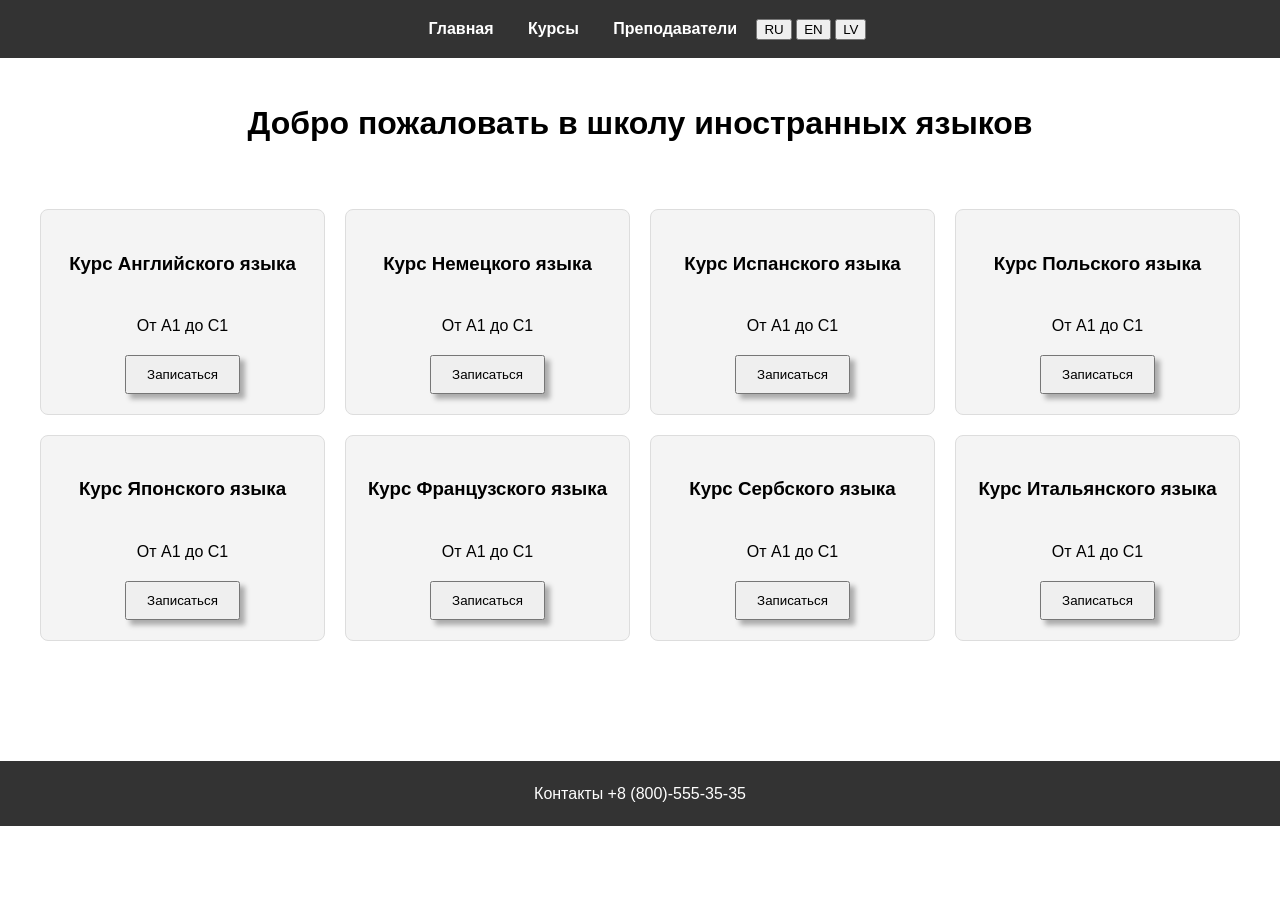
==== index.html @ d9ff4a25 "new js files" ====
<!DOCTYPE html>
<html lang="ru">
<head>
    <meta charset="UTF-8">
    <title>Главная</title>
    <link rel="stylesheet" href="styles/style.css">
</head>
<body>
    <!-- подключение js с языками главной страницы -Бодя -->
    <script src="lang.js"></script>
    <header>   
            <a href="index.html" data-lang-key="main">Главная</a>
            <a href="courses.html" data-lang-key="courses">Курсы</a>
            <a href="teachers.html" data-lang-key="teach">Преподаватели</a>
            <button onclick="changeLanguage('ru')">RU</button>
            <button onclick="changeLanguage('en')">EN</button>
            <button onclick="changeLanguage('lv')">LV</button>
    </header>
    <!-- далее идёт добавление атрибута data-lang-key к каждому блоку и строке -Бодя -->
    <div>
        <h1 data-lang-key="title">Добро пожаловать в школу иностранных языков</h1>
    </div>
    <main>
        <div class="main-courses">  
            <div class="course">
                <h3 data-lang-key="eng">Курс Английского языка</h3>
                <p data-lang-key="level">От A1 до С1</p>
                <button class="course-button" data-lang-key="course_but">Записаться</button>
            </div>
            <div class="course">
                <h3 data-lang-key="ger">Курс Немецкого языка</h3>
                <p data-lang-key="level">От A1 до С1</p>
                <button class="course-button" data-lang-key="course_but">Записаться</button>
            </div>
            <div class="course">
                <h3 data-lang-key="spa">Курс Испанского языка</h3>
                <p data-lang-key="level">От A1 до С1</p>
                <button class="course-button" data-lang-key="course_but">Записаться</button>
            </div>
            <div class="course">
                <h3 data-lang-key="pol">Курс Польского языка</h3>
                <p data-lang-key="level">От A1 до С1</p>
                <button class="course-button" data-lang-key="course_but">Записаться</button>
            </div>
        </div>
        <div class="main-courses">
            <div class="course">
                <h3 data-lang-key="jap">Курс Японского языка</h3>
                <p data-lang-key="level">От A1 до С1</p>
                <button class="course-button" data-lang-key="course_but">Записаться</button>
            </div>
            <div class="course">
                <h3 data-lang-key="fra">Курс Французского языка</h3>
                <p data-lang-key="level">От A1 до С1</p>
                <button class="course-button" data-lang-key="course_but">Записаться</button>
            </div>
            <div class="course">
                <h3 data-lang-key="ser">Курс Сербского языка</h3>
                <p data-lang-key="level">От A1 до С1</p>
                <button class="course-button" data-lang-key="course_but">Записаться</button>
            </div>
            <div class="course">
                <h3 data-lang-key="ita">Курс Итальянского языка</h3>
                <p data-lang-key="level">От A1 до С1</p>
                <button class="course-button" data-lang-key="course_but">Записаться</button>
            </div>
        </div>
    </main>
    
    <footer data-lang-key="contact">
        Контакты +8 (800)-555-35-35
    </footer>
</body>
</html>
---- styles/style.css ----
/* Базовые настройки */
body {
  font-family: "Segoe UI", Tahoma, Geneva, Verdana, sans-serif;
  margin: 0;
  line-height: 1.6;
}

/* Шапка */
header {
  background-color: #333;
  padding: 1rem;
  text-align: center;
}

header a {
  color: white;
  text-decoration: none;
  margin: 0 15px;
  font-weight: bold;
}

header a:hover {
  color: #ffcc00; /* Цвет при наведении */
}

/* Заголовок */
h1 {
  text-align: center;
  margin: 40px 0;
}

/* Сетка курсов */
main {
  max-width: 1200px;
  margin: 0 auto;
  padding: 20px;
}

.main-courses {
  display: grid;
  /* repeat(auto-fit...) — это круто, но добавим управление высотой строк */
  grid-template-columns: repeat(auto-fit, minmax(250px, 1fr)); 
  grid-auto-rows: 1fr; /* Это заставит все карточки в ряду быть одной высоты */
  gap: 20px;
  margin-bottom: 20px;
}

.course {
  background: #f4f4f4;
  border: 1px solid #ddd;
  border-radius: 8px;
  padding: 20px;
  text-align: center;
  transition: transform 0.2s;
  display: flex;
  flex-direction: column;
}

.course:hover {
  transform: translateY(-5px);
  box-shadow: 0 5px 15px rgba(0, 0, 0, 0.1);
}

/* класс кнопок смены языка(не используется) -Бодя*/

/* .langs {
  text-align: right;
} */

/* Футер */
footer {
  background: #333;
  color: white;
  text-align: center;
  padding: 20px;
  margin-top: 80px;
}

/* Контейнер для всех учителей */
.course-teachers {
  display: flex;
  flex-wrap: wrap; /* Чтобы карточки переносились на новую строку */
  justify-content: center;
  gap: 30px;
  padding: 20px;
}

/* Сама карточка */
.teacher {
  background: #fff;
  border: 1px solid #eee;
  border-radius: 12px;
  width: 280px;
  overflow: hidden; /* Чтобы скруглить углы у картинки внутри */
  box-shadow: 0 4px 6px rgba(0, 0, 0, 0.05);
  text-align: center;
  transition: 0.3s;
}

.teacher:hover {
  box-shadow: 0 10px 20px rgba(0, 0, 0, 0.1);
}

/* использовался такой атрибут для фотографии преподавателей -Бодя */
.teacher-photo img {
  width: 170px;
  height: 170px;
  margin-top: 20px;
  border-radius: 50%;
  object-fit: cover;
}

.teacher-info {
  padding: 15px;
}

.specialty {
  color: #007bff;
  font-weight: bold;
  margin: 5px 0;
}
/* описание преподавателя -Бодя */
.bio {
  margin-bottom: 10px;
  font-size: 11pt;
}

/* доп. информация(стаж) -Бодя */
.add-bio{
  color: #7c7c7c;
  font-size: 10pt;
  font-style: italic;
  margin-bottom: 20px;
}
.btn-contact {
  background-color: #333;
  color: white;
  border: none;
  padding: 10px 20px;
  border-radius: 5px;
  cursor: pointer;
  margin-top: 10px;
  background-color: #ffffff;
}

.btn-contact:hover {
  background-color: #555;
}

.course-button {
  margin-top: auto;
  align-self: center; 
  display: inline-block; 
  padding: 10px 20px;
  box-shadow: 5px 5px 5px rgba(0, 0, 0, 0.3);
}

.r-img-flag img{
  width: 250px;
  height: 250px;
  border-radius: 200px;
  object-fit: cover;
}

.l-img-flag img{
  width: 250px;
  height: 250px;
  border-radius: 200px;
  object-fit: cover;
}


.eng-para{
  font: italic normal bold 32px/1 "Roboto", sans-serif;
  text-align: right;
  padding-right: 40px;
  margin: 0;
}

.r-img-flag {
  display:flex;
  padding-left: 30px;
}

.l-img-flag {
  display: flex;
  justify-content: flex-end;
  padding-right: 30px;
}

.r-img-flag h5{
  padding: 0px 50px 0px 100px;
  text-align: right;
  
}

.l-img-flag h5{
  padding: 0px 100px 0px 50px;
  text-align: left;
}

.span-para{  
  font: italic normal bold 32px/1 "Roboto", sans-serif;
  text-align: left;
  padding-left: 40px;
  margin: 0;
}

.course-lang{
  padding: bottom 15px;
  padding-top: 15px;
  border-bottom: 1px solid #cdcdcd;
  transform: scale(1);
  transition: 0.5s;
}
.course-lang:hover{
  border-bottom: 1px solid white;
  transform: scale(0.97);
}
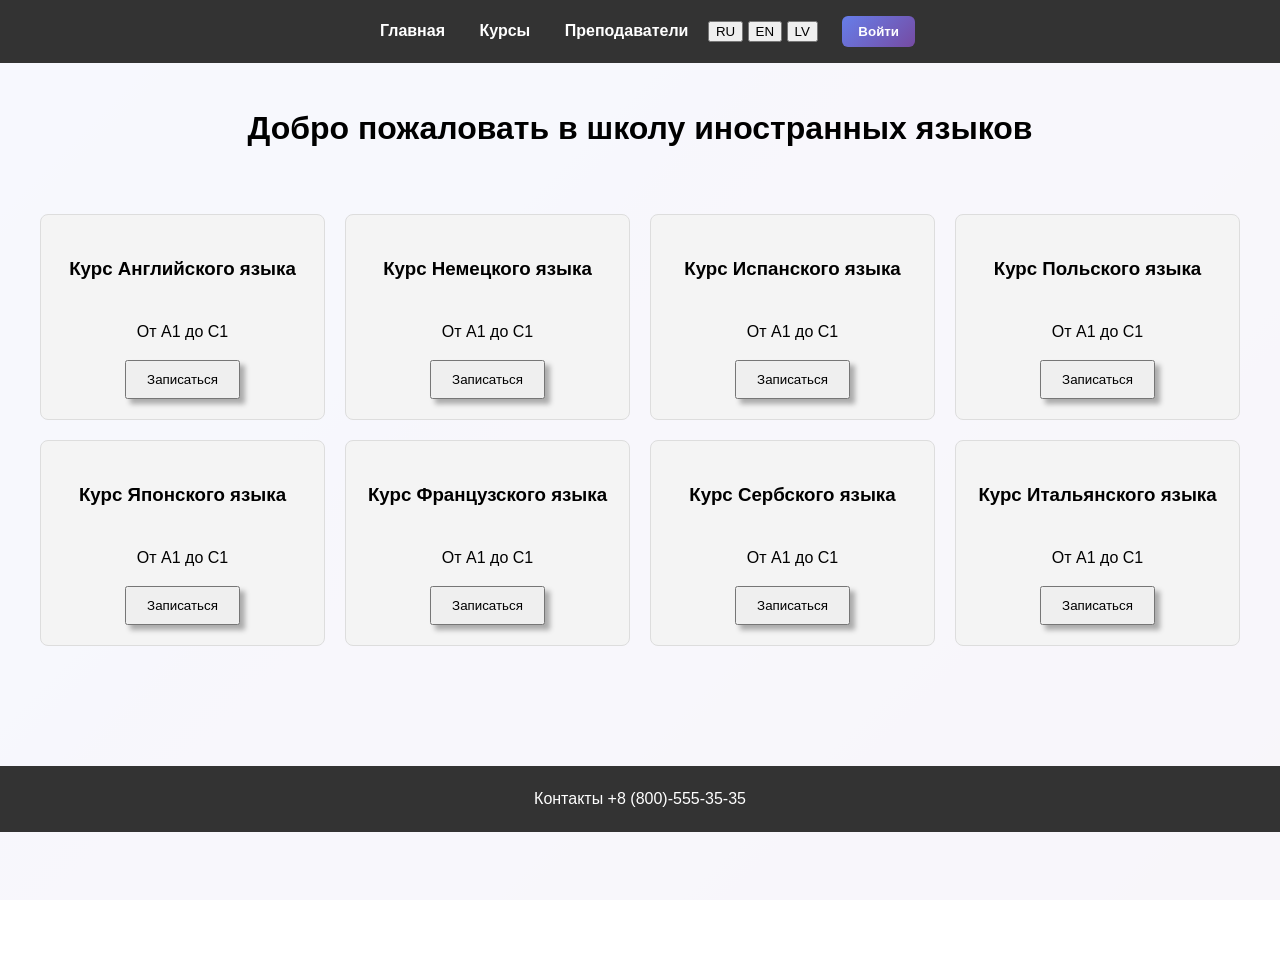
==== commit 4a209533: "Merge pull request #1 from Sel1vanov/регистрация-на-json-66036 Update" ====
--- a/index.html
+++ b/index.html
@@ -6,6 +6,7 @@
     <link rel="stylesheet" href="styles/style.css">
 </head>
 <body>
+    <div class="page-content">
     <!-- подключение js с языками главной страницы -Бодя -->
     <script src="lang.js"></script>
     <header>   
@@ -70,5 +71,52 @@
     <footer data-lang-key="contact">
         Контакты +8 (800)-555-35-35
     </footer>
+    </div>
+    
+    <!-- Модальное окно авторизации/регистрации -->
+    <div id="authModal" class="modal-overlay" onclick="handleModalClick(event)">
+        <div class="modal-window">
+            <button class="modal-close" onclick="closeAuthModal()">&times;</button>
+            <h2 id="modalTitle">Вход</h2>
+            
+            <!-- Форма входа -->
+            <form id="loginForm" class="auth-form" onsubmit="handleLogin(event)">
+                <input type="email" id="loginEmail" placeholder="Email" required>
+                <input type="password" id="loginPassword" placeholder="Пароль" required>
+                <button type="submit">Войти</button>
+                <div id="errorMessage" class="error-message"></div>
+                <div id="successMessage" class="success-message"></div>
+            </form>
+            
+            <!-- Форма регистрации -->
+            <form id="registerForm" class="auth-form" style="display: none;" onsubmit="handleRegister(event)">
+                <input type="text" id="registerName" placeholder="Ваше имя" required>
+                <input type="email" id="registerEmail" placeholder="Email" required>
+                <input type="password" id="registerPassword" placeholder="Пароль (мин. 6 символов)" required>
+                <input type="password" id="registerConfirmPassword" placeholder="Подтвердите пароль" required>
+                <button type="submit">Зарегистрироваться</button>
+                <div id="errorMessage" class="error-message"></div>
+                <div id="successMessage" class="success-message"></div>
+            </form>
+            
+            <!-- Информация о пользователе -->
+            <div id="userInfo" class="user-info">
+                <p><strong>Вы вошли как:</strong></p>
+                <p id="userName"></p>
+                <p id="userEmail" style="color: #666; font-size: 14px;"></p>
+                <button class="logout-btn" onclick="handleLogout()">Выйти</button>
+            </div>
+            
+            <!-- Переключатель между входом и регистрацией -->
+            <div class="auth-toggle" id="authToggle">
+                <span id="toggleText">Нет аккаунта?</span>
+                <a id="toggleLink" onclick="showRegister()">Зарегистрироваться</a>
+            </div>
+        </div>
+    </div>
+    
+    <!-- Подключение скриптов авторизации -->
+    <script src="auth.js"></script>
+    <script src="modal.js"></script>
 </body>
 </html>
--- a/styles/style.css
+++ b/styles/style.css
@@ -3,6 +3,16 @@
   font-family: "Segoe UI", Tahoma, Geneva, Verdana, sans-serif;
   margin: 0;
   line-height: 1.6;
+  min-height: 100vh;
+  background: linear-gradient(135deg, #667eea 0%, #764ba2 100%);
+  background-attachment: fixed;
+}
+
+/* Контейнер для контента поверх градиента */
+.page-content {
+  background: rgba(255, 255, 255, 0.95);
+  min-height: 100vh;
+  padding-bottom: 80px;
 }
 
 /* Шапка */
@@ -213,6 +223,155 @@
   transform: scale(1);
   transition: 0.5s;
 }
+/* модальное окно */
+.modal-overlay {
+  display: none;
+  position: fixed;
+  top: 0;
+  left: 0;
+  width: 100%;
+  height: 100%;
+  background: rgba(0, 0, 0, 0.6);
+  z-index: 1000;
+  justify-content: center;
+  align-items: center;
+}
+
+.modal-overlay.active {
+  display: flex;
+}
+
+.modal-window {
+  background: white;
+  padding: 40px;
+  border-radius: 12px;
+  box-shadow: 0 10px 30px rgba(0, 0, 0, 0.3);
+  max-width: 400px;
+  width: 90%;
+  position: relative;
+}
+
+.modal-close {
+  position: absolute;
+  top: 15px;
+  right: 15px;
+  background: none;
+  border: none;
+  font-size: 24px;
+  cursor: pointer;
+  color: #666;
+}
+
+.modal-close:hover {
+  color: #333;
+}
+
+.modal-window h2 {
+  margin-top: 0;
+  text-align: center;
+  color: #333;
+}
+
+.auth-form {
+  display: flex;
+  flex-direction: column;
+  gap: 15px;
+}
+
+.auth-form input {
+  padding: 12px 15px;
+  border: 1px solid #ddd;
+  border-radius: 6px;
+  font-size: 14px;
+}
+
+.auth-form input:focus {
+  outline: none;
+  border-color: #667eea;
+  box-shadow: 0 0 0 2px rgba(102, 126, 234, 0.2);
+}
+
+.auth-form button {
+  background: linear-gradient(135deg, #667eea 0%, #764ba2 100%);
+  color: white;
+  border: none;
+  padding: 12px;
+  border-radius: 6px;
+  font-size: 16px;
+  font-weight: bold;
+  cursor: pointer;
+  transition: transform 0.2s, box-shadow 0.2s;
+}
+
+.auth-form button:hover {
+  transform: translateY(-2px);
+  box-shadow: 0 5px 15px rgba(102, 126, 234, 0.4);
+}
+
+.auth-toggle {
+  text-align: center;
+  margin-top: 15px;
+  color: #666;
+}
+
+.auth-toggle a {
+  color: #667eea;
+  text-decoration: none;
+  font-weight: bold;
+  cursor: pointer;
+}
+
+.auth-toggle a:hover {
+  text-decoration: underline;
+}
+
+.user-info {
+  display: none;
+  text-align: center;
+  padding: 20px;
+}
+
+.user-info.active {
+  display: block;
+}
+
+.user-info p {
+  margin: 10px 0;
+  color: #333;
+}
+
+.logout-btn {
+  background: #e74c3c;
+  color: white;
+  border: none;
+  padding: 10px 20px;
+  border-radius: 6px;
+  cursor: pointer;
+  margin-top: 10px;
+}
+
+.logout-btn:hover {
+  background: #c0392b;
+}
+
+.error-message {
+  color: #e74c3c;
+  font-size: 13px;
+  text-align: center;
+  display: none;
+}
+
+.error-message.visible {
+  display: block;
+}
+
+.success-message {
+  color: #27ae60;
+  font-size: 13px;
+  text-align: center;
+  display: none;
+}
+
 .course-lang:hover{
   border-bottom: 1px solid white;
   transform: scale(0.97);
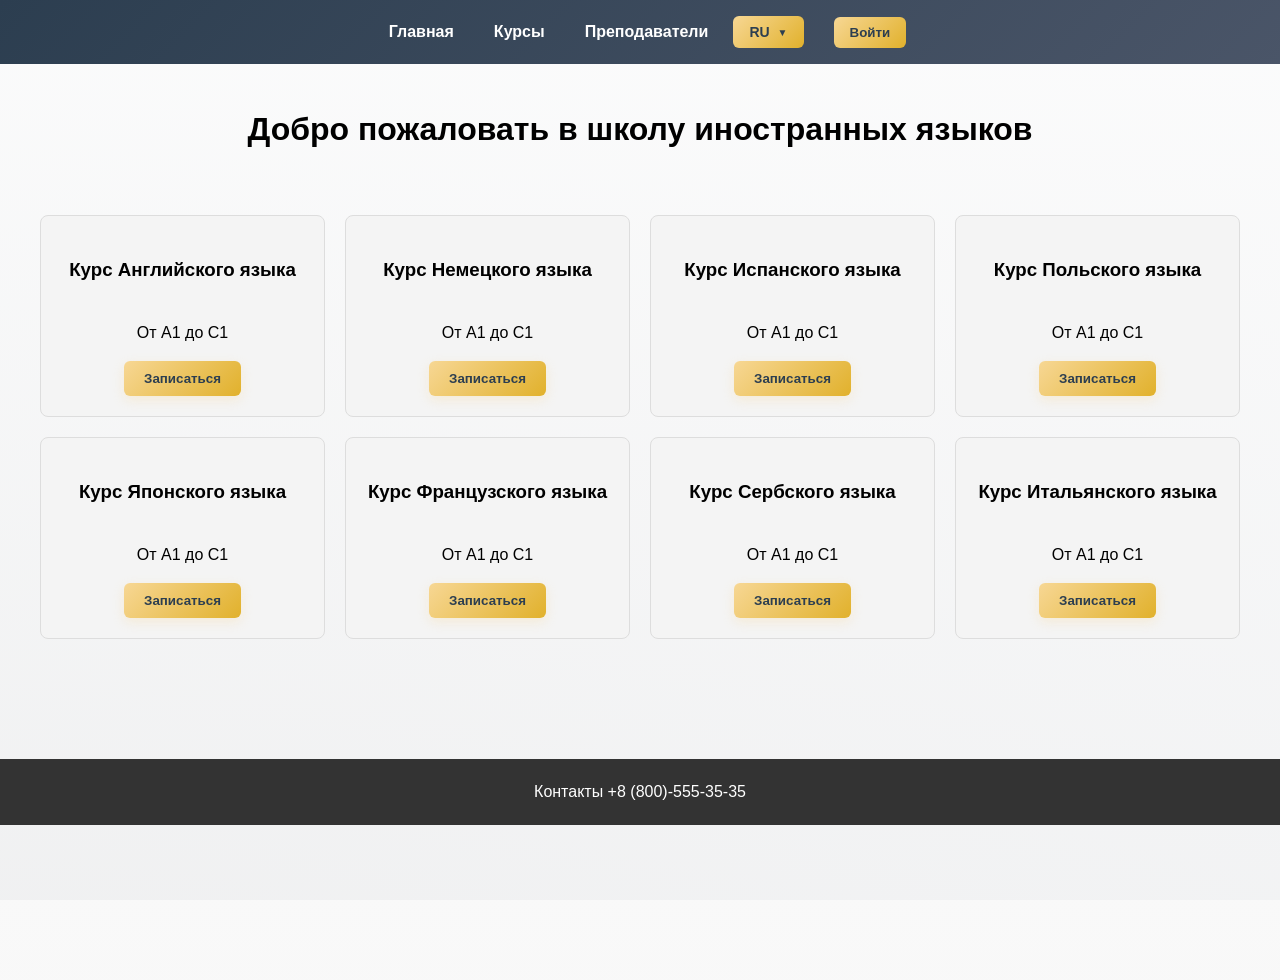
==== commit 5b5fb304: "Merge pull request #2 from Sel1vanov/регистрация-на-json-66036 Update 2" ====
--- a/index.html
+++ b/index.html
@@ -13,9 +13,18 @@
             <a href="index.html" data-lang-key="main">Главная</a>
             <a href="courses.html" data-lang-key="courses">Курсы</a>
             <a href="teachers.html" data-lang-key="teach">Преподаватели</a>
-            <button onclick="changeLanguage('ru')">RU</button>
-            <button onclick="changeLanguage('en')">EN</button>
-            <button onclick="changeLanguage('lv')">LV</button>
+            
+            <!-- Выпадающий список языков -->
+            <div class="lang-dropdown" id="langDropdown">
+                <button class="lang-dropdown-btn" onclick="toggleLangDropdown()">
+                    <span id="currentLang">RU</span>
+                </button>
+                <div class="lang-dropdown-menu">
+                    <button onclick="changeLanguage('ru')" class="lang-option active" data-lang="ru">Русский</button>
+                    <button onclick="changeLanguage('en')" class="lang-option" data-lang="en">English</button>
+                    <button onclick="changeLanguage('lv')" class="lang-option" data-lang="lv">Latviešu</button>
+                </div>
+            </div>
     </header>
     <!-- далее идёт добавление атрибута data-lang-key к каждому блоку и строке -Бодя -->
     <div>
--- a/styles/style.css
+++ b/styles/style.css
@@ -4,22 +4,28 @@
   margin: 0;
   line-height: 1.6;
   min-height: 100vh;
-  background: linear-gradient(135deg, #667eea 0%, #764ba2 100%);
+  background: linear-gradient(135deg, #2c3e50 0%, #4a5568 50%, #718096 100%);
   background-attachment: fixed;
+  background-size: cover;
 }
 
 /* Контейнер для контента поверх градиента */
 .page-content {
-  background: rgba(255, 255, 255, 0.95);
+  background: linear-gradient(to bottom, rgba(255, 255, 255, 0.98) 0%, rgba(248, 248, 248, 0.95) 100%);
   min-height: 100vh;
   padding-bottom: 80px;
 }
 
 /* Шапка */
 header {
-  background-color: #333;
+  background: linear-gradient(135deg, #2c3e50 0%, #4a5568 100%);
   padding: 1rem;
   text-align: center;
+  display: flex;
+  justify-content: center;
+  align-items: center;
+  flex-wrap: wrap;
+  gap: 10px;
 }
 
 header a {
@@ -27,10 +33,111 @@
   text-decoration: none;
   margin: 0 15px;
   font-weight: bold;
+  transition: color 0.3s ease;
 }
 
 header a:hover {
-  color: #ffcc00; /* Цвет при наведении */
+  color: #f7d794; /* Золотисто-желтый цвет при наведении */
+}
+
+/* Контейнер для языкового селектора */
+.lang-selector-container {
+  position: relative;
+  margin-left: 20px;
+}
+
+/* Стиль для выпадающего списка языков */
+.lang-dropdown {
+  position: relative;
+  display: inline-block;
+}
+
+.lang-dropdown-btn {
+  background: linear-gradient(135deg, #f7d794 0%, #e1b12c 100%);
+  color: #2c3e50;
+  border: none;
+  padding: 8px 16px;
+  border-radius: 6px;
+  cursor: pointer;
+  font-weight: bold;
+  font-size: 14px;
+  transition: all 0.3s ease;
+  display: flex;
+  align-items: center;
+  gap: 8px;
+}
+
+.lang-dropdown-btn:hover {
+  background: linear-gradient(135deg, #e1b12c 0%, #f7d794 100%);
+  transform: translateY(-2px);
+  box-shadow: 0 4px 12px rgba(247, 215, 148, 0.4);
+}
+
+.lang-dropdown-btn::after {
+  content: '▼';
+  font-size: 10px;
+  transition: transform 0.3s ease;
+}
+
+.lang-dropdown.active .lang-dropdown-btn::after {
+  transform: rotate(180deg);
+}
+
+.lang-dropdown-menu {
+  display: none;
+  position: absolute;
+  top: 100%;
+  right: 0;
+  background: white;
+  min-width: 120px;
+  box-shadow: 0 8px 20px rgba(0, 0, 0, 0.2);
+  border-radius: 8px;
+  overflow: hidden;
+  z-index: 100;
+  margin-top: 5px;
+}
+
+.lang-dropdown.active .lang-dropdown-menu {
+  display: block;
+  animation: slideDown 0.3s ease;
+}
+
+@keyframes slideDown {
+  from {
+    opacity: 0;
+    transform: translateY(-10px);
+  }
+  to {
+    opacity: 1;
+    transform: translateY(0);
+  }
+}
+
+.lang-dropdown-menu button {
+  display: block;
+  width: 100%;
+  padding: 12px 16px;
+  background: none;
+  border: none;
+  text-align: left;
+  cursor: pointer;
+  font-size: 14px;
+  color: #2c3e50;
+  transition: background 0.2s ease;
+  border-bottom: 1px solid #f0f0f0;
+}
+
+.lang-dropdown-menu button:last-child {
+  border-bottom: none;
+}
+
+.lang-dropdown-menu button:hover {
+  background: linear-gradient(135deg, #f7d794 0%, #ffeaa7 100%);
+}
+
+.lang-dropdown-menu button.active {
+  background: linear-gradient(135deg, #2c3e50 0%, #4a5568 100%);
+  color: white;
 }
 
 /* Заголовок */
@@ -162,7 +269,20 @@
   align-self: center; 
   display: inline-block; 
   padding: 10px 20px;
-  box-shadow: 5px 5px 5px rgba(0, 0, 0, 0.3);
+  background: linear-gradient(135deg, #f7d794 0%, #e1b12c 100%);
+  color: #2c3e50;
+  border: none;
+  border-radius: 6px;
+  font-weight: bold;
+  cursor: pointer;
+  box-shadow: 0 4px 12px rgba(247, 215, 148, 0.3);
+  transition: all 0.3s ease;
+}
+
+.course-button:hover {
+  background: linear-gradient(135deg, #e1b12c 0%, #f7d794 100%);
+  transform: translateY(-2px);
+  box-shadow: 0 6px 16px rgba(247, 215, 148, 0.5);
 }
 
 .r-img-flag img{
@@ -287,12 +407,12 @@
 
 .auth-form input:focus {
   outline: none;
-  border-color: #667eea;
-  box-shadow: 0 0 0 2px rgba(102, 126, 234, 0.2);
+  border-color: #2c3e50;
+  box-shadow: 0 0 0 2px rgba(44, 62, 80, 0.2);
 }
 
 .auth-form button {
-  background: linear-gradient(135deg, #667eea 0%, #764ba2 100%);
+  background: linear-gradient(135deg, #2c3e50 0%, #4a5568 100%);
   color: white;
   border: none;
   padding: 12px;
@@ -305,7 +425,7 @@
 
 .auth-form button:hover {
   transform: translateY(-2px);
-  box-shadow: 0 5px 15px rgba(102, 126, 234, 0.4);
+  box-shadow: 0 5px 15px rgba(44, 62, 80, 0.4);
 }
 
 .auth-toggle {
@@ -315,7 +435,7 @@
 }
 
 .auth-toggle a {
-  color: #667eea;
+  color: #2c3e50;
   text-decoration: none;
   font-weight: bold;
   cursor: pointer;
@@ -323,6 +443,7 @@
 
 .auth-toggle a:hover {
   text-decoration: underline;
+  color: #e1b12c;
 }
 
 .user-info {
@@ -352,6 +473,25 @@
 
 .logout-btn:hover {
   background: #c0392b;
+}
+
+/* Кнопка авторизации в шапке */
+#headerAuthBtn {
+  margin-left: 20px;
+  padding: 8px 16px;
+  background: linear-gradient(135deg, #f7d794 0%, #e1b12c 100%);
+  color: #2c3e50;
+  border: none;
+  border-radius: 6px;
+  cursor: pointer;
+  font-weight: bold;
+  transition: all 0.3s ease;
+}
+
+#headerAuthBtn:hover {
+  background: linear-gradient(135deg, #e1b12c 0%, #f7d794 100%);
+  transform: translateY(-2px);
+  box-shadow: 0 4px 12px rgba(247, 215, 148, 0.4);
 }
 
 .error-message {
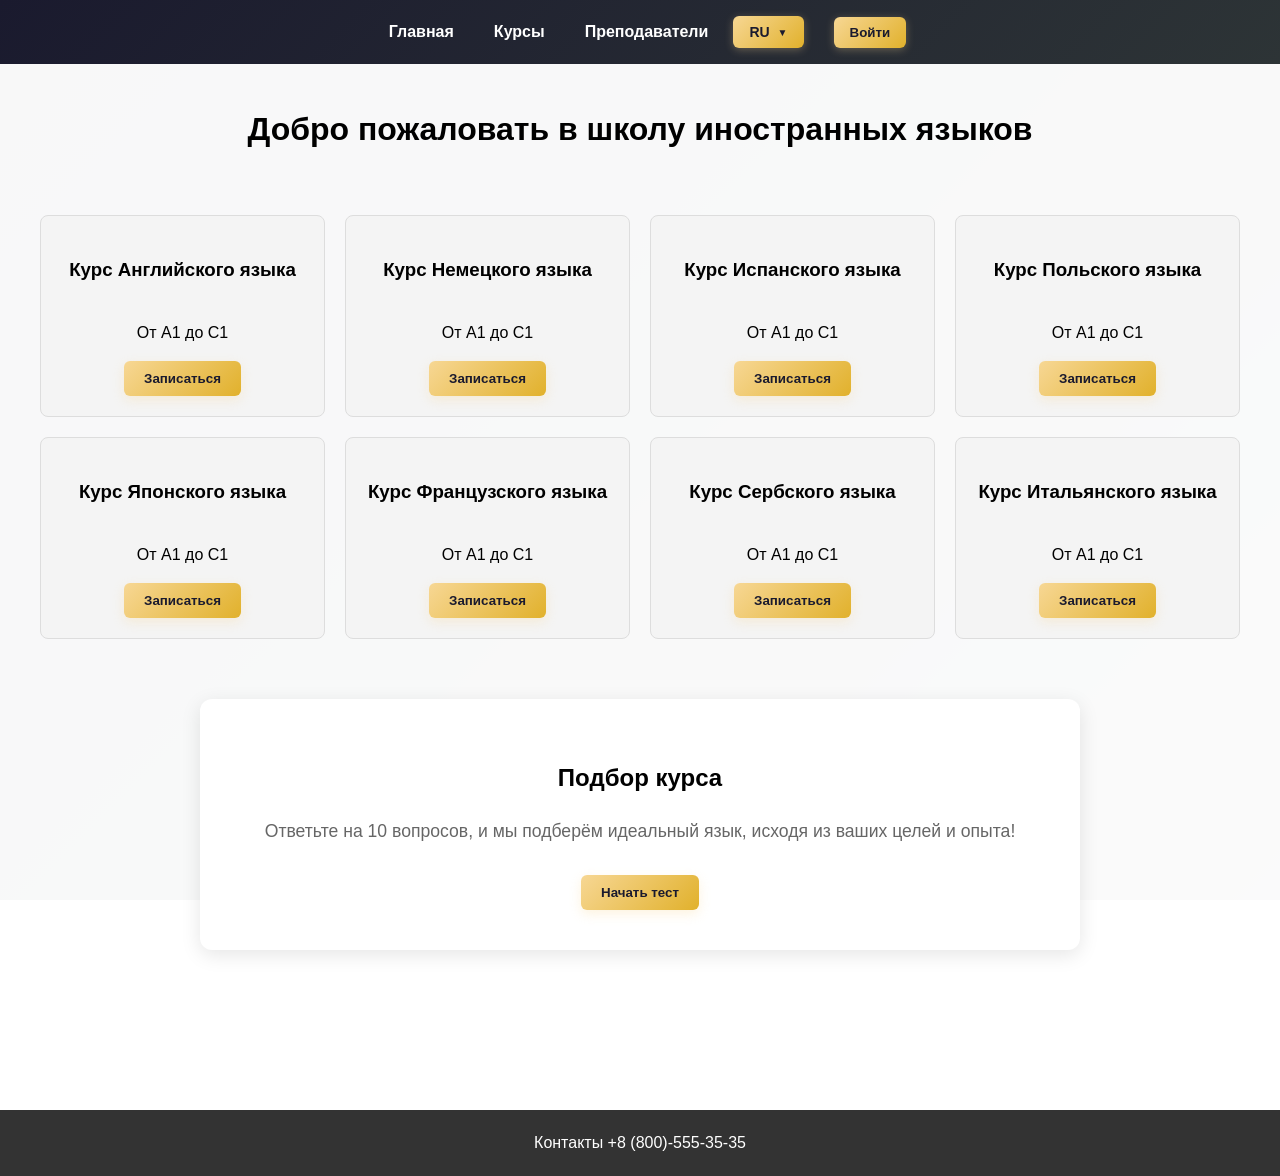
==== commit ff037aaa: "Add files via upload перевод некоторых кнопок, тест, слайдер с отзывами" ====
--- a/index.html
+++ b/index.html
@@ -1,131 +1,160 @@
-<!DOCTYPE html>
-<html lang="ru">
-<head>
-    <meta charset="UTF-8">
-    <title>Главная</title>
-    <link rel="stylesheet" href="styles/style.css">
-</head>
-<body>
-    <div class="page-content">
-    <!-- подключение js с языками главной страницы -Бодя -->
-    <script src="lang.js"></script>
-    <header>   
-            <a href="index.html" data-lang-key="main">Главная</a>
-            <a href="courses.html" data-lang-key="courses">Курсы</a>
-            <a href="teachers.html" data-lang-key="teach">Преподаватели</a>
-            
-            <!-- Выпадающий список языков -->
-            <div class="lang-dropdown" id="langDropdown">
-                <button class="lang-dropdown-btn" onclick="toggleLangDropdown()">
-                    <span id="currentLang">RU</span>
-                </button>
-                <div class="lang-dropdown-menu">
-                    <button onclick="changeLanguage('ru')" class="lang-option active" data-lang="ru">Русский</button>
-                    <button onclick="changeLanguage('en')" class="lang-option" data-lang="en">English</button>
-                    <button onclick="changeLanguage('lv')" class="lang-option" data-lang="lv">Latviešu</button>
-                </div>
-            </div>
-    </header>
-    <!-- далее идёт добавление атрибута data-lang-key к каждому блоку и строке -Бодя -->
-    <div>
-        <h1 data-lang-key="title">Добро пожаловать в школу иностранных языков</h1>
-    </div>
-    <main>
-        <div class="main-courses">  
-            <div class="course">
-                <h3 data-lang-key="eng">Курс Английского языка</h3>
-                <p data-lang-key="level">От A1 до С1</p>
-                <button class="course-button" data-lang-key="course_but">Записаться</button>
-            </div>
-            <div class="course">
-                <h3 data-lang-key="ger">Курс Немецкого языка</h3>
-                <p data-lang-key="level">От A1 до С1</p>
-                <button class="course-button" data-lang-key="course_but">Записаться</button>
-            </div>
-            <div class="course">
-                <h3 data-lang-key="spa">Курс Испанского языка</h3>
-                <p data-lang-key="level">От A1 до С1</p>
-                <button class="course-button" data-lang-key="course_but">Записаться</button>
-            </div>
-            <div class="course">
-                <h3 data-lang-key="pol">Курс Польского языка</h3>
-                <p data-lang-key="level">От A1 до С1</p>
-                <button class="course-button" data-lang-key="course_but">Записаться</button>
-            </div>
-        </div>
-        <div class="main-courses">
-            <div class="course">
-                <h3 data-lang-key="jap">Курс Японского языка</h3>
-                <p data-lang-key="level">От A1 до С1</p>
-                <button class="course-button" data-lang-key="course_but">Записаться</button>
-            </div>
-            <div class="course">
-                <h3 data-lang-key="fra">Курс Французского языка</h3>
-                <p data-lang-key="level">От A1 до С1</p>
-                <button class="course-button" data-lang-key="course_but">Записаться</button>
-            </div>
-            <div class="course">
-                <h3 data-lang-key="ser">Курс Сербского языка</h3>
-                <p data-lang-key="level">От A1 до С1</p>
-                <button class="course-button" data-lang-key="course_but">Записаться</button>
-            </div>
-            <div class="course">
-                <h3 data-lang-key="ita">Курс Итальянского языка</h3>
-                <p data-lang-key="level">От A1 до С1</p>
-                <button class="course-button" data-lang-key="course_but">Записаться</button>
-            </div>
-        </div>
-    </main>
-    
-    <footer data-lang-key="contact">
-        Контакты +8 (800)-555-35-35
-    </footer>
-    </div>
-    
-    <!-- Модальное окно авторизации/регистрации -->
-    <div id="authModal" class="modal-overlay" onclick="handleModalClick(event)">
-        <div class="modal-window">
-            <button class="modal-close" onclick="closeAuthModal()">&times;</button>
-            <h2 id="modalTitle">Вход</h2>
-            
-            <!-- Форма входа -->
-            <form id="loginForm" class="auth-form" onsubmit="handleLogin(event)">
-                <input type="email" id="loginEmail" placeholder="Email" required>
-                <input type="password" id="loginPassword" placeholder="Пароль" required>
-                <button type="submit">Войти</button>
-                <div id="errorMessage" class="error-message"></div>
-                <div id="successMessage" class="success-message"></div>
-            </form>
-            
-            <!-- Форма регистрации -->
-            <form id="registerForm" class="auth-form" style="display: none;" onsubmit="handleRegister(event)">
-                <input type="text" id="registerName" placeholder="Ваше имя" required>
-                <input type="email" id="registerEmail" placeholder="Email" required>
-                <input type="password" id="registerPassword" placeholder="Пароль (мин. 6 символов)" required>
-                <input type="password" id="registerConfirmPassword" placeholder="Подтвердите пароль" required>
-                <button type="submit">Зарегистрироваться</button>
-                <div id="errorMessage" class="error-message"></div>
-                <div id="successMessage" class="success-message"></div>
-            </form>
-            
-            <!-- Информация о пользователе -->
-            <div id="userInfo" class="user-info">
-                <p><strong>Вы вошли как:</strong></p>
-                <p id="userName"></p>
-                <p id="userEmail" style="color: #666; font-size: 14px;"></p>
-                <button class="logout-btn" onclick="handleLogout()">Выйти</button>
-            </div>
-            
-            <!-- Переключатель между входом и регистрацией -->
-            <div class="auth-toggle" id="authToggle">
-                <span id="toggleText">Нет аккаунта?</span>
-                <a id="toggleLink" onclick="showRegister()">Зарегистрироваться</a>
-            </div>
-        </div>
-    </div>
-    
-    <!-- Подключение скриптов авторизации -->
-    <script src="auth.js"></script>
-    <script src="modal.js"></script>
-</body>
+<!DOCTYPE html>
+<html lang="ru">
+<head>
+    <meta charset="UTF-8">
+    <title data-lang-key="main">Главная</title>
+    <link rel="stylesheet" href="styles/style.css">
+</head>
+<body>
+    <div class="page-content">
+    <!-- подключение js с языками главной страницы -Бодя -->
+    <script src="lang.js"></script>
+    <script src="quiz.js" defer></script>
+    <header>   
+            <a href="index.html" data-lang-key="main">Главная</a>
+            <a href="courses.html" data-lang-key="courses">Курсы</a>
+            <a href="teachers.html" data-lang-key="teach">Преподаватели</a>
+            
+            <!-- Выпадающий список языков -->
+            <div class="lang-dropdown" id="langDropdown">
+                <button class="lang-dropdown-btn" onclick="toggleLangDropdown()">
+                    <span id="currentLang">RU</span>
+                </button>
+                <div class="lang-dropdown-menu">
+                    <button onclick="changeLanguage('ru')" class="lang-option active" data-lang="ru">Русский</button>
+                    <button onclick="changeLanguage('en')" class="lang-option" data-lang="en">English</button>
+                    <button onclick="changeLanguage('lv')" class="lang-option" data-lang="lv">Latviešu</button>
+                </div>
+            </div>
+    </header>
+    <!-- далее идёт добавление атрибута data-lang-key к каждому блоку и строке -Бодя -->
+    <div>
+        <h1 data-lang-key="title">Добро пожаловать в школу иностранных языков</h1>
+    </div>
+    <main>
+        <div class="main-courses">  
+            <div class="course">
+                <h3 data-lang-key="eng">Курс Английского языка</h3>
+                <p data-lang-key="level">От A1 до С1</p>
+                <button class="course-button" data-lang-key="course_but">Записаться</button>
+            </div>
+            <div class="course">
+                <h3 data-lang-key="ger">Курс Немецкого языка</h3>
+                <p data-lang-key="level">От A1 до С1</p>
+                <button class="course-button" data-lang-key="course_but">Записаться</button>
+            </div>
+            <div class="course">
+                <h3 data-lang-key="spa">Курс Испанского языка</h3>
+                <p data-lang-key="level">От A1 до С1</p>
+                <button class="course-button" data-lang-key="course_but">Записаться</button>
+            </div>
+            <div class="course">
+                <h3 data-lang-key="pol">Курс Польского языка</h3>
+                <p data-lang-key="level">От A1 до С1</p>
+                <button class="course-button" data-lang-key="course_but">Записаться</button>
+            </div>
+        </div>
+        <div class="main-courses">
+            <div class="course">
+                <h3 data-lang-key="jap">Курс Японского языка</h3>
+                <p data-lang-key="level">От A1 до С1</p>
+                <button class="course-button" data-lang-key="course_but">Записаться</button>
+            </div>
+            <div class="course">
+                <h3 data-lang-key="fra">Курс Французского языка</h3>
+                <p data-lang-key="level">От A1 до С1</p>
+                <button class="course-button" data-lang-key="course_but">Записаться</button>
+            </div>
+            <div class="course">
+                <h3 data-lang-key="ser">Курс Сербского языка</h3>
+                <p data-lang-key="level">От A1 до С1</p>
+                <button class="course-button" data-lang-key="course_but">Записаться</button>
+            </div>
+            <div class="course">
+                <h3 data-lang-key="ita">Курс Итальянского языка</h3>
+                <p data-lang-key="level">От A1 до С1</p>
+                <button class="course-button" data-lang-key="course_but">Записаться</button>
+            </div>
+        </div>
+
+        <section id="quiz-section" class="quiz-container">
+            <h2 data-lang-key="quiz_sec">Подбор курса</h2>
+            <p class="quiz-subtitle" data-lang-key="main_quiz">Ответьте на 10 вопросов, и мы подберём идеальный язык, исходя из ваших целей и опыта!</p>
+
+            <div id="quiz-start" class="quiz-screen active">
+                <button id="start-quiz-btn" class="test-button" data-lang-key="begin">Начать тест</button>
+            </div>
+
+            <div id="quiz-content" class="quiz-screen">
+                <div class="quiz-progress">
+                <div class="progress-bar" id="progress-bar"></div>
+                </div>
+                <p class="question-counter">Вопрос <span id="current-q">1</span> из 10</p>
+                <h3 id="question-text" class="question-text"></h3>
+                <div id="options-container" class="options-grid"></div>
+                <button id="next-btn" class="test-button" disabled>Далее</button>
+            </div>
+
+            <div id="quiz-result" class="quiz-screen">
+                <h3>Ваш идеальный курс:</h3>
+                <div id="result-card" class="result-card">
+                <h2 id="result-lang"></h2>
+                <p id="result-desc"></p>
+                <button id="result-register-btn" class="course-button">Записаться на курс</button>
+                </div>
+                <button id="restart-quiz-btn" class="course-button" style="margin-top: 15px; background: #eee; color: #333;">Пройти заново</button>
+            </div>
+        </section>
+    </main>
+    
+    </div>
+    <footer data-lang-key="contact">
+        Контакты +8 (800)-555-35-35
+    </footer>
+    <!-- Модальное окно авторизации/регистрации -->
+    <div id="authModal" class="modal-overlay" onclick="handleModalClick(event)">
+        <div class="modal-window">
+            <button class="modal-close" onclick="closeAuthModal()">&times;</button>
+            <h2 id="modalTitle">Вход</h2>
+            
+            <!-- Форма входа -->
+            <form id="loginForm" class="auth-form" onsubmit="handleLogin(event)">
+                <input type="email" id="loginEmail" placeholder="Email" required>
+                <input type="password" id="loginPassword" placeholder="Пароль" required>
+                <button type="submit" data-lang-key="log_in">Войти</button>
+                <div id="errorMessage" class="error-message"></div>
+                <div id="successMessage" class="success-message"></div>
+            </form>
+            
+            <!-- Форма регистрации -->
+            <form id="registerForm" class="auth-form" style="display: none;" onsubmit="handleRegister(event)">
+                <input type="text" id="registerName" placeholder="Ваше имя" required>
+                <input type="email" id="registerEmail" placeholder="Email" required>
+                <input type="password" id="registerPassword" placeholder="Пароль (мин. 6 символов)" required>
+                <input type="password" id="registerConfirmPassword" placeholder="Подтвердите пароль" required>
+                <button type="submit" data-lang-key="reg">Зарегистрироваться</button>
+                <div id="errorMessage" class="error-message"></div>
+                <div id="successMessage" class="success-message"></div>
+            </form>
+            
+            <!-- Информация о пользователе -->
+            <div id="userInfo" class="user-info">
+                <p><strong>Вы вошли как:</strong></p>
+                <p id="userName"></p>
+                <p id="userEmail" style="color: #666; font-size: 14px;"></p>
+                <button class="logout-btn" onclick="handleLogout()" data-lang-key="log_out">Выйти</button>
+            </div>
+            
+            <!-- Переключатель между входом и регистрацией -->
+            <div class="auth-toggle" id="authToggle">
+                <span id="toggleText" data-lang-key="no_acc">Нет аккаунта?</span>
+                <a id="toggleLink" onclick="showRegister()" data-lang-key="reg">Зарегистрироваться</a>
+            </div>
+        </div>
+    </div>
+    
+    <!-- Подключение скриптов авторизации -->
+    <script src="auth.js"></script>
+    <script src="modal.js"></script>
+</body>
 </html>
--- a/styles/style.css
+++ b/styles/style.css
@@ -1,518 +1,720 @@
-/* Базовые настройки */
-body {
-  font-family: "Segoe UI", Tahoma, Geneva, Verdana, sans-serif;
-  margin: 0;
-  line-height: 1.6;
-  min-height: 100vh;
-  background: linear-gradient(135deg, #2c3e50 0%, #4a5568 50%, #718096 100%);
-  background-attachment: fixed;
-  background-size: cover;
-}
-
-/* Контейнер для контента поверх градиента */
-.page-content {
-  background: linear-gradient(to bottom, rgba(255, 255, 255, 0.98) 0%, rgba(248, 248, 248, 0.95) 100%);
-  min-height: 100vh;
-  padding-bottom: 80px;
-}
-
-/* Шапка */
-header {
-  background: linear-gradient(135deg, #2c3e50 0%, #4a5568 100%);
-  padding: 1rem;
-  text-align: center;
-  display: flex;
-  justify-content: center;
-  align-items: center;
-  flex-wrap: wrap;
-  gap: 10px;
-}
-
-header a {
-  color: white;
-  text-decoration: none;
-  margin: 0 15px;
-  font-weight: bold;
-  transition: color 0.3s ease;
-}
-
-header a:hover {
-  color: #f7d794; /* Золотисто-желтый цвет при наведении */
-}
-
-/* Контейнер для языкового селектора */
-.lang-selector-container {
-  position: relative;
-  margin-left: 20px;
-}
-
-/* Стиль для выпадающего списка языков */
-.lang-dropdown {
-  position: relative;
-  display: inline-block;
-}
-
-.lang-dropdown-btn {
-  background: linear-gradient(135deg, #f7d794 0%, #e1b12c 100%);
-  color: #2c3e50;
-  border: none;
-  padding: 8px 16px;
-  border-radius: 6px;
-  cursor: pointer;
-  font-weight: bold;
-  font-size: 14px;
-  transition: all 0.3s ease;
-  display: flex;
-  align-items: center;
-  gap: 8px;
-}
-
-.lang-dropdown-btn:hover {
-  background: linear-gradient(135deg, #e1b12c 0%, #f7d794 100%);
-  transform: translateY(-2px);
-  box-shadow: 0 4px 12px rgba(247, 215, 148, 0.4);
-}
-
-.lang-dropdown-btn::after {
-  content: '▼';
-  font-size: 10px;
-  transition: transform 0.3s ease;
-}
-
-.lang-dropdown.active .lang-dropdown-btn::after {
-  transform: rotate(180deg);
-}
-
-.lang-dropdown-menu {
-  display: none;
-  position: absolute;
-  top: 100%;
-  right: 0;
-  background: white;
-  min-width: 120px;
-  box-shadow: 0 8px 20px rgba(0, 0, 0, 0.2);
-  border-radius: 8px;
-  overflow: hidden;
-  z-index: 100;
-  margin-top: 5px;
-}
-
-.lang-dropdown.active .lang-dropdown-menu {
-  display: block;
-  animation: slideDown 0.3s ease;
-}
-
-@keyframes slideDown {
-  from {
-    opacity: 0;
-    transform: translateY(-10px);
-  }
-  to {
-    opacity: 1;
-    transform: translateY(0);
-  }
-}
-
-.lang-dropdown-menu button {
-  display: block;
-  width: 100%;
-  padding: 12px 16px;
-  background: none;
-  border: none;
-  text-align: left;
-  cursor: pointer;
-  font-size: 14px;
-  color: #2c3e50;
-  transition: background 0.2s ease;
-  border-bottom: 1px solid #f0f0f0;
-}
-
-.lang-dropdown-menu button:last-child {
-  border-bottom: none;
-}
-
-.lang-dropdown-menu button:hover {
-  background: linear-gradient(135deg, #f7d794 0%, #ffeaa7 100%);
-}
-
-.lang-dropdown-menu button.active {
-  background: linear-gradient(135deg, #2c3e50 0%, #4a5568 100%);
-  color: white;
-}
-
-/* Заголовок */
-h1 {
-  text-align: center;
-  margin: 40px 0;
-}
-
-/* Сетка курсов */
-main {
-  max-width: 1200px;
-  margin: 0 auto;
-  padding: 20px;
-}
-
-.main-courses {
-  display: grid;
-  /* repeat(auto-fit...) — это круто, но добавим управление высотой строк */
-  grid-template-columns: repeat(auto-fit, minmax(250px, 1fr)); 
-  grid-auto-rows: 1fr; /* Это заставит все карточки в ряду быть одной высоты */
-  gap: 20px;
-  margin-bottom: 20px;
-}
-
-.course {
-  background: #f4f4f4;
-  border: 1px solid #ddd;
-  border-radius: 8px;
-  padding: 20px;
-  text-align: center;
-  transition: transform 0.2s;
-  display: flex;
-  flex-direction: column;
-}
-
-.course:hover {
-  transform: translateY(-5px);
-  box-shadow: 0 5px 15px rgba(0, 0, 0, 0.1);
-}
-
-/* класс кнопок смены языка(не используется) -Бодя*/
-
-/* .langs {
-  text-align: right;
-} */
-
-/* Футер */
-footer {
-  background: #333;
-  color: white;
-  text-align: center;
-  padding: 20px;
-  margin-top: 80px;
-}
-
-/* Контейнер для всех учителей */
-.course-teachers {
-  display: flex;
-  flex-wrap: wrap; /* Чтобы карточки переносились на новую строку */
-  justify-content: center;
-  gap: 30px;
-  padding: 20px;
-}
-
-/* Сама карточка */
-.teacher {
-  background: #fff;
-  border: 1px solid #eee;
-  border-radius: 12px;
-  width: 280px;
-  overflow: hidden; /* Чтобы скруглить углы у картинки внутри */
-  box-shadow: 0 4px 6px rgba(0, 0, 0, 0.05);
-  text-align: center;
-  transition: 0.3s;
-}
-
-.teacher:hover {
-  box-shadow: 0 10px 20px rgba(0, 0, 0, 0.1);
-}
-
-/* использовался такой атрибут для фотографии преподавателей -Бодя */
-.teacher-photo img {
-  width: 170px;
-  height: 170px;
-  margin-top: 20px;
-  border-radius: 50%;
-  object-fit: cover;
-}
-
-.teacher-info {
-  padding: 15px;
-}
-
-.specialty {
-  color: #007bff;
-  font-weight: bold;
-  margin: 5px 0;
-}
-/* описание преподавателя -Бодя */
-.bio {
-  margin-bottom: 10px;
-  font-size: 11pt;
-}
-
-/* доп. информация(стаж) -Бодя */
-.add-bio{
-  color: #7c7c7c;
-  font-size: 10pt;
-  font-style: italic;
-  margin-bottom: 20px;
-}
-.btn-contact {
-  background-color: #333;
-  color: white;
-  border: none;
-  padding: 10px 20px;
-  border-radius: 5px;
-  cursor: pointer;
-  margin-top: 10px;
-  background-color: #ffffff;
-}
-
-.btn-contact:hover {
-  background-color: #555;
-}
-
-.course-button {
-  margin-top: auto;
-  align-self: center; 
-  display: inline-block; 
-  padding: 10px 20px;
-  background: linear-gradient(135deg, #f7d794 0%, #e1b12c 100%);
-  color: #2c3e50;
-  border: none;
-  border-radius: 6px;
-  font-weight: bold;
-  cursor: pointer;
-  box-shadow: 0 4px 12px rgba(247, 215, 148, 0.3);
-  transition: all 0.3s ease;
-}
-
-.course-button:hover {
-  background: linear-gradient(135deg, #e1b12c 0%, #f7d794 100%);
-  transform: translateY(-2px);
-  box-shadow: 0 6px 16px rgba(247, 215, 148, 0.5);
-}
-
-.r-img-flag img{
-  width: 250px;
-  height: 250px;
-  border-radius: 200px;
-  object-fit: cover;
-}
-
-.l-img-flag img{
-  width: 250px;
-  height: 250px;
-  border-radius: 200px;
-  object-fit: cover;
-}
-
-
-.eng-para{
-  font: italic normal bold 32px/1 "Roboto", sans-serif;
-  text-align: right;
-  padding-right: 40px;
-  margin: 0;
-}
-
-.r-img-flag {
-  display:flex;
-  padding-left: 30px;
-}
-
-.l-img-flag {
-  display: flex;
-  justify-content: flex-end;
-  padding-right: 30px;
-}
-
-.r-img-flag h5{
-  padding: 0px 50px 0px 100px;
-  text-align: right;
-  
-}
-
-.l-img-flag h5{
-  padding: 0px 100px 0px 50px;
-  text-align: left;
-}
-
-.span-para{  
-  font: italic normal bold 32px/1 "Roboto", sans-serif;
-  text-align: left;
-  padding-left: 40px;
-  margin: 0;
-}
-
-.course-lang{
-  padding: bottom 15px;
-  padding-top: 15px;
-  border-bottom: 1px solid #cdcdcd;
-  transform: scale(1);
-  transition: 0.5s;
-}
-/* модальное окно */
-.modal-overlay {
-  display: none;
-  position: fixed;
-  top: 0;
-  left: 0;
-  width: 100%;
-  height: 100%;
-  background: rgba(0, 0, 0, 0.6);
-  z-index: 1000;
-  justify-content: center;
-  align-items: center;
-}
-
-.modal-overlay.active {
-  display: flex;
-}
-
-.modal-window {
-  background: white;
-  padding: 40px;
-  border-radius: 12px;
-  box-shadow: 0 10px 30px rgba(0, 0, 0, 0.3);
-  max-width: 400px;
-  width: 90%;
-  position: relative;
-}
-
-.modal-close {
-  position: absolute;
-  top: 15px;
-  right: 15px;
-  background: none;
-  border: none;
-  font-size: 24px;
-  cursor: pointer;
-  color: #666;
-}
-
-.modal-close:hover {
-  color: #333;
-}
-
-.modal-window h2 {
-  margin-top: 0;
-  text-align: center;
-  color: #333;
-}
-
-.auth-form {
-  display: flex;
-  flex-direction: column;
-  gap: 15px;
-}
-
-.auth-form input {
-  padding: 12px 15px;
-  border: 1px solid #ddd;
-  border-radius: 6px;
-  font-size: 14px;
-}
-
-.auth-form input:focus {
-  outline: none;
-  border-color: #2c3e50;
-  box-shadow: 0 0 0 2px rgba(44, 62, 80, 0.2);
-}
-
-.auth-form button {
-  background: linear-gradient(135deg, #2c3e50 0%, #4a5568 100%);
-  color: white;
-  border: none;
-  padding: 12px;
-  border-radius: 6px;
-  font-size: 16px;
-  font-weight: bold;
-  cursor: pointer;
-  transition: transform 0.2s, box-shadow 0.2s;
-}
-
-.auth-form button:hover {
-  transform: translateY(-2px);
-  box-shadow: 0 5px 15px rgba(44, 62, 80, 0.4);
-}
-
-.auth-toggle {
-  text-align: center;
-  margin-top: 15px;
-  color: #666;
-}
-
-.auth-toggle a {
-  color: #2c3e50;
-  text-decoration: none;
-  font-weight: bold;
-  cursor: pointer;
-}
-
-.auth-toggle a:hover {
-  text-decoration: underline;
-  color: #e1b12c;
-}
-
-.user-info {
-  display: none;
-  text-align: center;
-  padding: 20px;
-}
-
-.user-info.active {
-  display: block;
-}
-
-.user-info p {
-  margin: 10px 0;
-  color: #333;
-}
-
-.logout-btn {
-  background: #e74c3c;
-  color: white;
-  border: none;
-  padding: 10px 20px;
-  border-radius: 6px;
-  cursor: pointer;
-  margin-top: 10px;
-}
-
-.logout-btn:hover {
-  background: #c0392b;
-}
-
-/* Кнопка авторизации в шапке */
-#headerAuthBtn {
-  margin-left: 20px;
-  padding: 8px 16px;
-  background: linear-gradient(135deg, #f7d794 0%, #e1b12c 100%);
-  color: #2c3e50;
-  border: none;
-  border-radius: 6px;
-  cursor: pointer;
-  font-weight: bold;
-  transition: all 0.3s ease;
-}
-
-#headerAuthBtn:hover {
-  background: linear-gradient(135deg, #e1b12c 0%, #f7d794 100%);
-  transform: translateY(-2px);
-  box-shadow: 0 4px 12px rgba(247, 215, 148, 0.4);
-}
-
-.error-message {
-  color: #e74c3c;
-  font-size: 13px;
-  text-align: center;
-  display: none;
-}
-
-.error-message.visible {
-  display: block;
-}
-
-.success-message {
-  color: #27ae60;
-  font-size: 13px;
-  text-align: center;
-  display: none;
-}
-
-.course-lang:hover{
-  border-bottom: 1px solid white;
-  transform: scale(0.97);
+/* Базовые настройки */
+body {
+  font-family: "Segoe UI", Tahoma, Geneva, Verdana, sans-serif;
+  margin: 0;
+  line-height: 1.6;
+  min-height: 100vh;
+  /* Деловой градиент на фон всей страницы - сочетание с белым, серым и желтым */
+  background: linear-gradient(135deg, #1a1a2e 0%, #2d3436 50%, #636e72 100%);
+  background-attachment: fixed;
+  background-size: cover;
+  display: flex;
+  flex-direction: column;
+}
+
+/* Контейнер для контента поверх градиента */
+.page-content {
+  background: rgba(255, 255, 255, 0.97);
+  flex: 1;
+  padding-bottom: 80px;
+  box-shadow: 0 0 50px rgba(0, 0, 0, 0.3);
+}
+
+/* Шапка */
+header {
+  background: linear-gradient(135deg, #1a1a2e 0%, #2d3436 100%);
+  padding: 1rem;
+  text-align: center;
+  display: flex;
+  justify-content: center;
+  align-items: center;
+  flex-wrap: wrap;
+  gap: 10px;
+}
+
+header a {
+  color: white;
+  text-decoration: none;
+  margin: 0 15px;
+  font-weight: bold;
+  transition: color 0.3s ease;
+}
+
+header a:hover {
+  color: #f7d794; /* Золотисто-желтый цвет при наведении */
+}
+
+/* Контейнер для языкового селектора */
+.lang-selector-container {
+  position: relative;
+  margin-left: 20px;
+}
+
+/* Стиль для выпадающего списка языков */
+.lang-dropdown {
+  position: relative;
+  display: inline-block;
+}
+
+.lang-dropdown-btn {
+  background: linear-gradient(135deg, #f7d794 0%, #e1b12c 100%);
+  color: #1a1a2e;
+  border: none;
+  padding: 8px 16px;
+  border-radius: 6px;
+  cursor: pointer;
+  font-weight: bold;
+  font-size: 14px;
+  transition: all 0.3s ease;
+  display: flex;
+  align-items: center;
+  gap: 8px;
+  box-shadow: 0 2px 8px rgba(247, 215, 148, 0.3);
+}
+
+.lang-dropdown-btn:hover {
+  background: linear-gradient(135deg, #e1b12c 0%, #f7d794 100%);
+  transform: translateY(-2px);
+  box-shadow: 0 4px 12px rgba(247, 215, 148, 0.5);
+}
+
+.lang-dropdown-btn::after {
+  content: '▼';
+  font-size: 10px;
+  transition: transform 0.3s ease;
+}
+
+.lang-dropdown.active .lang-dropdown-btn::after {
+  transform: rotate(180deg);
+}
+
+.lang-dropdown-menu {
+  display: none;
+  position: absolute;
+  top: 100%;
+  right: 0;
+  background: white;
+  min-width: 120px;
+  box-shadow: 0 8px 20px rgba(0, 0, 0, 0.2);
+  border-radius: 8px;
+  overflow: hidden;
+  z-index: 100;
+  margin-top: 5px;
+}
+
+.lang-dropdown.active .lang-dropdown-menu {
+  display: block;
+  animation: slideDown 0.3s ease;
+}
+
+@keyframes slideDown {
+  from {
+    opacity: 0;
+    transform: translateY(-10px);
+  }
+  to {
+    opacity: 1;
+    transform: translateY(0);
+  }
+}
+
+.lang-dropdown-menu button {
+  display: block;
+  width: 100%;
+  padding: 12px 16px;
+  background: none;
+  border: none;
+  text-align: left;
+  cursor: pointer;
+  font-size: 14px;
+  color: #2c3e50;
+  transition: background 0.2s ease;
+  border-bottom: 1px solid #f0f0f0;
+}
+
+.lang-dropdown-menu button:last-child {
+  border-bottom: none;
+}
+
+.lang-dropdown-menu button:hover {
+  background: linear-gradient(135deg, #f7d794 0%, #ffeaa7 100%);
+  color: #1a1a2e;
+}
+
+.lang-dropdown-menu button.active {
+  background: linear-gradient(135deg, #1a1a2e 0%, #2d3436 100%);
+  color: white;
+}
+
+/* Заголовок */
+h1 {
+  text-align: center;
+  margin: 40px 0;
+}
+
+/* Сетка курсов */
+main {
+  max-width: 1200px;
+  margin: 0 auto;
+  padding: 20px;
+}
+
+.main-courses {
+  display: grid;
+  /* repeat(auto-fit...) — это круто, но добавим управление высотой строк */
+  grid-template-columns: repeat(auto-fit, minmax(250px, 1fr)); 
+  grid-auto-rows: 1fr; /* Это заставит все карточки в ряду быть одной высоты */
+  gap: 20px;
+  margin-bottom: 20px;
+}
+
+.course {
+  background: #f4f4f4;
+  border: 1px solid #ddd;
+  border-radius: 8px;
+  padding: 20px;
+  text-align: center;
+  transition: transform 0.2s;
+  display: flex;
+  flex-direction: column;
+}
+
+.course:hover {
+  transform: translateY(-5px);
+  box-shadow: 0 5px 15px rgba(0, 0, 0, 0.1);
+}
+
+/* класс кнопок смены языка(не используется) -Бодя*/
+
+/* .langs {
+  text-align: right;
+} */
+
+/* Футер */
+footer {
+  background: #333;
+  color: white;
+  text-align: center;
+  padding: 20px;
+  margin-top: 0; 
+}
+
+/* Контейнер для всех учителей */
+.course-teachers {
+  display: flex;
+  flex-wrap: wrap; /* Чтобы карточки переносились на новую строку */
+  justify-content: center;
+  gap: 30px;
+  padding: 20px;
+}
+
+/* Сама карточка */
+.teacher {
+  background: #fff;
+  border: 1px solid #eee;
+  border-radius: 12px;
+  width: 280px;
+  overflow: hidden; /* Чтобы скруглить углы у картинки внутри */
+  box-shadow: 0 4px 6px rgba(0, 0, 0, 0.05);
+  text-align: center;
+  transition: 0.3s;
+}
+
+.teacher:hover {
+  box-shadow: 0 10px 20px rgba(0, 0, 0, 0.1);
+}
+
+/* использовался такой атрибут для фотографии преподавателей -Бодя */
+.teacher-photo img {
+  width: 170px;
+  height: 170px;
+  margin-top: 20px;
+  border-radius: 50%;
+  object-fit: cover;
+}
+
+.teacher-info {
+  padding: 15px;
+}
+
+.specialty {
+  color: #007bff;
+  font-weight: bold;
+  margin: 5px 0;
+}
+/* описание преподавателя -Бодя */
+.bio {
+  margin-bottom: 10px;
+  font-size: 11pt;
+}
+
+/* доп. информация(стаж) -Бодя */
+.add-bio{
+  color: #7c7c7c;
+  font-size: 10pt;
+  font-style: italic;
+  margin-bottom: 20px;
+}
+.btn-contact {
+  background-color: #333;
+  color: white;
+  border: none;
+  padding: 10px 20px;
+  border-radius: 5px;
+  cursor: pointer;
+  margin-top: 10px;
+  background-color: #ffffff;
+}
+
+.btn-contact:hover {
+  background-color: #555;
+}
+
+.course-button {
+  margin-top: auto;
+  align-self: center; 
+  display: inline-block; 
+  padding: 10px 20px;
+  background: linear-gradient(135deg, #f7d794 0%, #e1b12c 100%);
+  color: #1a1a2e;
+  border: none;
+  border-radius: 6px;
+  font-weight: bold;
+  cursor: pointer;
+  box-shadow: 0 4px 12px rgba(247, 215, 148, 0.3);
+  transition: all 0.3s ease;
+}
+
+.course-button:hover {
+  background: linear-gradient(135deg, #e1b12c 0%, #f7d794 100%);
+  transform: translateY(-2px);
+  box-shadow: 0 6px 16px rgba(247, 215, 148, 0.5);
+}
+
+.r-img-flag img{
+  width: 250px;
+  height: 250px;
+  border-radius: 200px;
+  object-fit: cover;
+}
+
+.l-img-flag img{
+  width: 250px;
+  height: 250px;
+  border-radius: 200px;
+  object-fit: cover;
+}
+
+
+.eng-para{
+  font: italic normal bold 32px/1 "Roboto", sans-serif;
+  text-align: right;
+  padding-right: 40px;
+  margin: 0;
+}
+
+.r-img-flag {
+  display:flex;
+  padding-left: 30px;
+}
+
+.l-img-flag {
+  display: flex;
+  justify-content: flex-end;
+  padding-right: 30px;
+}
+
+.r-img-flag h5{
+  padding: 0px 50px 0px 100px;
+  text-align: right;
+  
+}
+
+.l-img-flag h5{
+  padding: 0px 100px 0px 50px;
+  text-align: left;
+}
+
+.span-para{  
+  font: italic normal bold 32px/1 "Roboto", sans-serif;
+  text-align: left;
+  padding-left: 40px;
+  margin: 0;
+}
+
+.course-lang{
+  padding: bottom 15px;
+  padding-top: 15px;
+  border-bottom: 1px solid #cdcdcd;
+  transform: scale(1);
+  transition: 0.5s;
+}
+/* модальное окно */
+.modal-overlay {
+  display: none;
+  position: fixed;
+  top: 0;
+  left: 0;
+  width: 100%;
+  height: 100%;
+  background: rgba(0, 0, 0, 0.6);
+  z-index: 1000;
+  justify-content: center;
+  align-items: center;
+}
+
+.modal-overlay.active {
+  display: flex;
+}
+
+.modal-window {
+  background: white;
+  padding: 40px;
+  border-radius: 12px;
+  box-shadow: 0 10px 30px rgba(0, 0, 0, 0.3);
+  max-width: 400px;
+  width: 90%;
+  position: relative;
+}
+
+.modal-close {
+  position: absolute;
+  top: 15px;
+  right: 15px;
+  background: none;
+  border: none;
+  font-size: 24px;
+  cursor: pointer;
+  color: #666;
+}
+
+.modal-close:hover {
+  color: #333;
+}
+
+.modal-window h2 {
+  margin-top: 0;
+  text-align: center;
+  color: #333;
+}
+
+.auth-form {
+  display: flex;
+  flex-direction: column;
+  gap: 15px;
+}
+
+.auth-form input {
+  padding: 12px 15px;
+  border: 1px solid #ddd;
+  border-radius: 6px;
+  font-size: 14px;
+}
+
+.auth-form input:focus {
+  outline: none;
+  border-color: #1a1a2e;
+  box-shadow: 0 0 0 2px rgba(26, 26, 46, 0.2);
+}
+
+.auth-form button {
+  background: linear-gradient(135deg, #1a1a2e 0%, #2d3436 100%);
+  color: white;
+  border: none;
+  padding: 12px;
+  border-radius: 6px;
+  font-size: 16px;
+  font-weight: bold;
+  cursor: pointer;
+  transition: transform 0.2s, box-shadow 0.2s;
+}
+
+.auth-form button:hover {
+  transform: translateY(-2px);
+  box-shadow: 0 5px 15px rgba(26, 26, 46, 0.4);
+}
+
+.auth-toggle {
+  text-align: center;
+  margin-top: 15px;
+  color: #666;
+}
+
+.auth-toggle a {
+  color: #2c3e50;
+  text-decoration: none;
+  font-weight: bold;
+  cursor: pointer;
+}
+
+.auth-toggle a:hover {
+  text-decoration: underline;
+  color: #e1b12c;
+}
+
+.user-info {
+  display: none;
+  text-align: center;
+  padding: 20px;
+}
+
+.user-info.active {
+  display: block;
+}
+
+.user-info p {
+  margin: 10px 0;
+  color: #333;
+}
+
+.logout-btn {
+  background: #e74c3c;
+  color: white;
+  border: none;
+  padding: 10px 20px;
+  border-radius: 6px;
+  cursor: pointer;
+  margin-top: 10px;
+}
+
+.logout-btn:hover {
+  background: #c0392b;
+}
+
+/* Кнопка авторизации в шапке */
+#headerAuthBtn {
+  margin-left: 20px;
+  padding: 8px 16px;
+  background: linear-gradient(135deg, #f7d794 0%, #e1b12c 100%);
+  color: #1a1a2e;
+  border: none;
+  border-radius: 6px;
+  cursor: pointer;
+  font-weight: bold;
+  transition: all 0.3s ease;
+  box-shadow: 0 2px 8px rgba(247, 215, 148, 0.3);
+}
+
+#headerAuthBtn:hover {
+  background: linear-gradient(135deg, #e1b12c 0%, #f7d794 100%);
+  transform: translateY(-2px);
+  box-shadow: 0 4px 12px rgba(247, 215, 148, 0.5);
+}
+
+.error-message {
+  color: #e74c3c;
+  font-size: 13px;
+  text-align: center;
+  display: none;
+}
+
+.error-message.visible {
+  display: block;
+}
+
+.success-message {
+  color: #27ae60;
+  font-size: 13px;
+  text-align: center;
+  display: none;
+}
+
+.course-lang:hover{
+  border-bottom: 1px solid white;
+  transform: scale(0.97);
+}
+
+/* --- Слайдер отзывов --- */
+.reviews-section {
+    max-width: 1000px;
+    margin: 60px auto 40px;
+    padding: 0 20px;
+    text-align: center;
+}
+
+.reviews-section h2 {
+    margin-bottom: 30px;
+    color: #2c3e50;
+    font-size: 2rem;
+}
+
+.slider-container {
+    position: relative;
+    overflow: hidden;
+    border-radius: 12px;
+    background: #fff;
+    box-shadow: 0 4px 15px rgba(0,0,0,0.1);
+    padding: 10px 0;
+}
+
+.slider-track {
+    display: flex;
+    transition: transform 0.4s cubic-bezier(0.25, 1, 0.5, 1);
+}
+
+.review-card {
+    min-width: 100%;
+    padding: 40px 30px;
+    box-sizing: border-box;
+    display: flex;
+    flex-direction: column;
+    align-items: center;
+}
+
+.review-card .stars {
+    color: #f7d794;
+    font-size: 24px;
+    letter-spacing: 4px;
+    margin-bottom: 15px;
+    text-shadow: 0 1px 2px rgba(0,0,0,0.1);
+}
+
+.review-card .review-text {
+    font-weight: bold;
+    color: #444;
+    font-size: 1.05rem;
+    line-height: 1.6;
+    margin-bottom: 20px;
+    max-width: 80%;
+}
+
+.review-card .review-author {
+    font-weight: bold;
+    color: #808080;
+    font-size: 1.1rem;
+    border-top: 2px solid #f7d794;
+    padding-top: 10px;
+    width: fit-content;
+}
+
+.slider-btn {
+    position: absolute;
+    top: 50%;
+    transform: translateY(-50%);
+    background: rgba(255,255,255,0.95);
+    border: 2px solid #f7d794;
+    width: 44px;
+    height: 44px;
+    border-radius: 50%;
+    cursor: pointer;
+    font-size: 20px;
+    color: #1a1a2e;
+    z-index: 10;
+    transition: all 0.3s ease;
+    display: flex;
+    align-items: center;
+    justify-content: center;
+}
+
+.slider-btn:hover {
+    background: linear-gradient(135deg, #f7d794 0%, #e1b12c 100%);
+    color: #1a1a2e;
+    border-color: transparent;
+    transform: translateY(-50%) scale(1.1);
+}
+.prev-btn { 
+
+    left: 15px; 
+
+}
+.next-btn { 
+    right: 15px; 
+}
+
+.slider-dots {
+    display: flex;
+    justify-content: center;
+    gap: 10px;
+    margin-top: 15px;
+}
+.dot {
+    width: 12px;
+    height: 12px;
+    background: #ddd;
+    border-radius: 50%;
+    cursor: pointer;
+    transition: all 0.3s ease;
+}
+.dot:hover { 
+    background: #b0b0b0; 
+}
+
+.dot.active { 
+    background: linear-gradient(135deg, #f7d794 0%, #e1b12c 100%);
+    transform: scale(1.3);
+}
+
+/* --- Стили для теста подбора курса --- */
+.quiz-container {
+  max-width: 800px;
+  margin: 60px auto;
+  background: #fff;
+  border-radius: 12px;
+  padding: 40px;
+  box-shadow: 0 5px 20px rgba(0,0,0,0.1);
+  text-align: center;
+}
+.quiz-subtitle { color: #666; margin-bottom: 30px; font-size: 1.1rem; }
+.quiz-screen { display: none; }
+.quiz-screen.active { display: block; animation: fadeInQuiz 0.4s ease; }
+@keyframes fadeInQuiz { 
+  from { opacity: 0; transform: translateY(10px); } 
+  to { opacity: 1; transform: translateY(0); } 
+}
+.quiz-progress { 
+  width: 100%; background: #eee; height: 8px; 
+  border-radius: 4px; margin-bottom: 20px; overflow: hidden; 
+}
+.progress-bar { 
+  height: 100%; background: linear-gradient(135deg, #f7d794 0%, #e1b12c 100%); 
+  width: 0%; transition: width 0.3s ease; 
+}
+.question-counter { color: #888; font-size: 14px; margin-bottom: 10px; }
+.question-text { font-size: 1.3rem; margin-bottom: 25px; color: #2c3e50; }
+.options-grid { 
+  display: grid; grid-template-columns: 1fr 1fr; gap: 15px; margin-bottom: 25px; 
+}
+.option-btn {
+  padding: 15px;
+  background: #f8f9fa;
+  border: 2px solid #e0e0e0;
+  border-radius: 8px;
+  cursor: pointer;
+  transition: all 0.2s ease;
+  font-size: 15px;
+  color: #333;
+  text-align: left;
+}
+.option-btn:hover { border-color: #f7d794; background: #fffdf5; }
+.option-btn.selected { 
+  border-color: #e1b12c; 
+  background: linear-gradient(135deg, #f7d794 0%, #ffeaa7 100%); 
+  color: #1a1a2e; font-weight: bold; 
+}
+#next-btn { margin-top: 10px; opacity: 0.5; cursor: not-allowed; }
+#next-btn:not([disabled]) { opacity: 1; cursor: pointer; }
+.result-card {
+  background: linear-gradient(135deg, #1a1a2e 0%, #2d3436 100%);
+  color: white;
+  padding: 30px;
+  border-radius: 12px;
+  margin-top: 20px;
+}
+.result-card h2 { margin: 0 0 10px; font-size: 2rem; color: #f7d794; }
+.result-card p { font-size: 1.1rem; line-height: 1.6; margin-bottom: 20px; }
+@media (max-width: 600px) { .options-grid { grid-template-columns: 1fr; } }
+
+.test-button {
+  margin-top: auto;
+  align-self: center; 
+  display: inline-block; 
+  padding: 10px 20px;
+  background: linear-gradient(135deg, #f7d794 0%, #e1b12c 100%);
+  color: #1a1a2e;
+  border: none;
+  border-radius: 6px;
+  font-weight: bold;
+  cursor: pointer;
+  box-shadow: 0 4px 12px rgba(247, 215, 148, 0.3);
+  transition: all 0.3s ease;
 }
